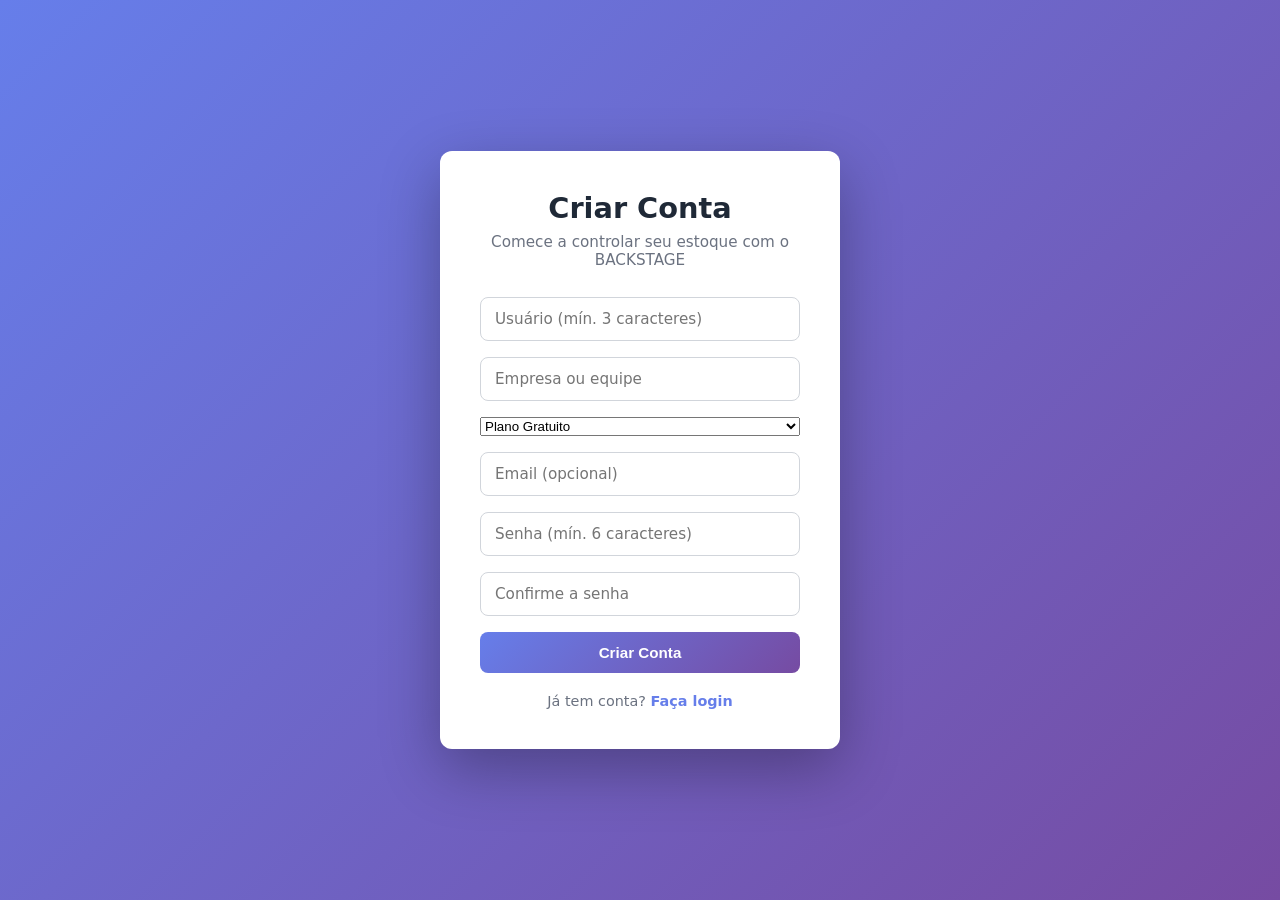
==== templates/register.html @ ea970dbf "Initial commit" ====
<!doctype html>
<html lang="pt-br">
  <head>
    <meta charset="utf-8">
    <meta name="viewport" content="width=device-width, initial-scale=1.0">
    <title>Registro - BACKSTAGE</title>
    <style>
      * {
        box-sizing: border-box;
      }
      body {
        margin: 0;
        font-family: Inter, system-ui, sans-serif;
        background: linear-gradient(135deg, #667eea 0%, #764ba2 100%);
        display: flex;
        align-items: center;
        justify-content: center;
        min-height: 100vh;
      }
      .auth-container {
        background: white;
        border-radius: 12px;
        box-shadow: 0 20px 60px rgba(0, 0, 0, 0.3);
        width: 100%;
        max-width: 400px;
        padding: 40px;
      }
      .auth-container h1 {
        margin: 0 0 8px;
        font-size: 1.8rem;
        color: #1f2937;
        text-align: center;
      }
      .auth-container p {
        margin: 0 0 28px;
        color: #6b7280;
        text-align: center;
        font-size: 0.95rem;
      }
      form {
        display: flex;
        flex-direction: column;
        gap: 16px;
      }
      input {
        border: 1px solid #d1d5db;
        border-radius: 8px;
        padding: 12px 14px;
        font-size: 0.95rem;
        font-family: inherit;
      }
      input:focus {
        outline: none;
        border-color: #667eea;
        box-shadow: 0 0 0 3px rgba(102, 126, 234, 0.1);
      }
      button {
        background: linear-gradient(135deg, #667eea 0%, #764ba2 100%);
        color: white;
        border: none;
        border-radius: 8px;
        padding: 12px 16px;
        font-size: 0.95rem;
        font-weight: 600;
        cursor: pointer;
        transition: all 0.3s;
      }
      button:hover {
        transform: translateY(-2px);
        box-shadow: 0 10px 20px rgba(102, 126, 234, 0.3);
      }
      .error {
        background: #fee2e2;
        color: #dc2626;
        border: 1px solid #fca5a5;
        border-radius: 8px;
        padding: 12px 14px;
        font-size: 0.9rem;
        display: none;
      }
      .error.show {
        display: block;
      }
      .success {
        background: #dcfce7;
        color: #166534;
        border: 1px solid #86efac;
        border-radius: 8px;
        padding: 12px 14px;
        font-size: 0.9rem;
        display: none;
      }
      .success.show {
        display: block;
      }
      .auth-footer {
        margin-top: 20px;
        text-align: center;
        color: #6b7280;
        font-size: 0.9rem;
      }
      .auth-footer a {
        color: #667eea;
        text-decoration: none;
        font-weight: 600;
      }
      .auth-footer a:hover {
        text-decoration: underline;
      }
    </style>
  </head>
  <body>
    <div class="auth-container">
      <h1>Criar Conta</h1>
      <p>Comece a controlar seu estoque com o BACKSTAGE</p>
      
      <div id="error" class="error"></div>
      <div id="success" class="success"></div>
      
      <form id="registerForm">
        <input type="text" id="username" name="username" placeholder="Usuário (mín. 3 caracteres)" required>
        <input type="text" id="company" name="company" placeholder="Empresa ou equipe" required>
        <select id="plan" name="plan">
          <option value="free">Plano Gratuito</option>
          <option value="pro">Plano Pro</option>
        </select>
        <input type="email" id="email" name="email" placeholder="Email (opcional)">
        <input type="password" id="password" name="password" placeholder="Senha (mín. 6 caracteres)" required>
        <input type="password" id="passwordConfirm" name="password_confirm" placeholder="Confirme a senha" required>
        <button type="submit">Criar Conta</button>
      </form>
      
      <div class="auth-footer">
        Já tem conta? <a href="/login">Faça login</a>
      </div>
    </div>

    <script>
      document.getElementById("registerForm").addEventListener("submit", async (e) => {
        e.preventDefault();
        const username = document.getElementById("username").value;
        const company = document.getElementById("company").value;
        const plan = document.getElementById("plan").value;
        const email = document.getElementById("email").value;
        const password = document.getElementById("password").value;
        const passwordConfirm = document.getElementById("passwordConfirm").value;
        const errorDiv = document.getElementById("error");
        const successDiv = document.getElementById("success");

        errorDiv.classList.remove("show");
        successDiv.classList.remove("show");

        try {
          const response = await fetch("/register", {
            method: "POST",
            headers: { "Content-Type": "application/json" },
            body: JSON.stringify({ username, company, plan, email, password, password_confirm: passwordConfirm }),
          });

          const data = await response.json();

          if (response.ok) {
            successDiv.textContent = "Conta criada com sucesso! Redirecionando...";
            successDiv.classList.add("show");
            setTimeout(() => {
              window.location.href = "/login";
            }, 2000);
          } else {
            errorDiv.textContent = data.error || "Erro ao criar conta";
            errorDiv.classList.add("show");
          }
        } catch (error) {
          errorDiv.textContent = "Erro na conexão";
          errorDiv.classList.add("show");
        }
      });
    </script>
  </body>
</html>
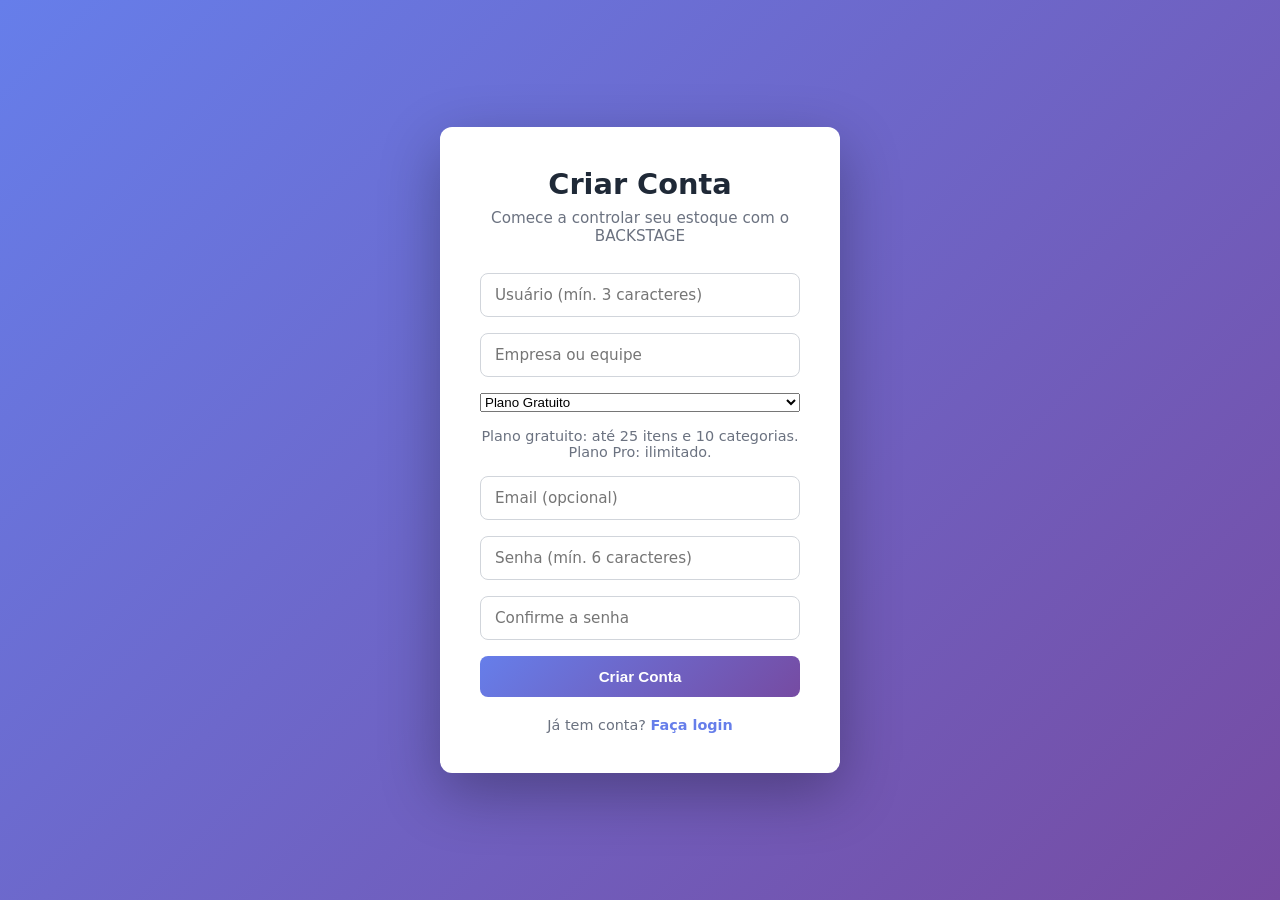
==== commit 77d0d373: "Mover projeto para a raiz do repositório" ====
--- a/templates/register.html
+++ b/templates/register.html
@@ -124,6 +124,7 @@
           <option value="free">Plano Gratuito</option>
           <option value="pro">Plano Pro</option>
         </select>
+        <p style="margin:0; color:#6b7280; font-size:.9rem;">Plano gratuito: até 25 itens e 10 categorias. Plano Pro: ilimitado.</p>
         <input type="email" id="email" name="email" placeholder="Email (opcional)">
         <input type="password" id="password" name="password" placeholder="Senha (mín. 6 caracteres)" required>
         <input type="password" id="passwordConfirm" name="password_confirm" placeholder="Confirme a senha" required>
